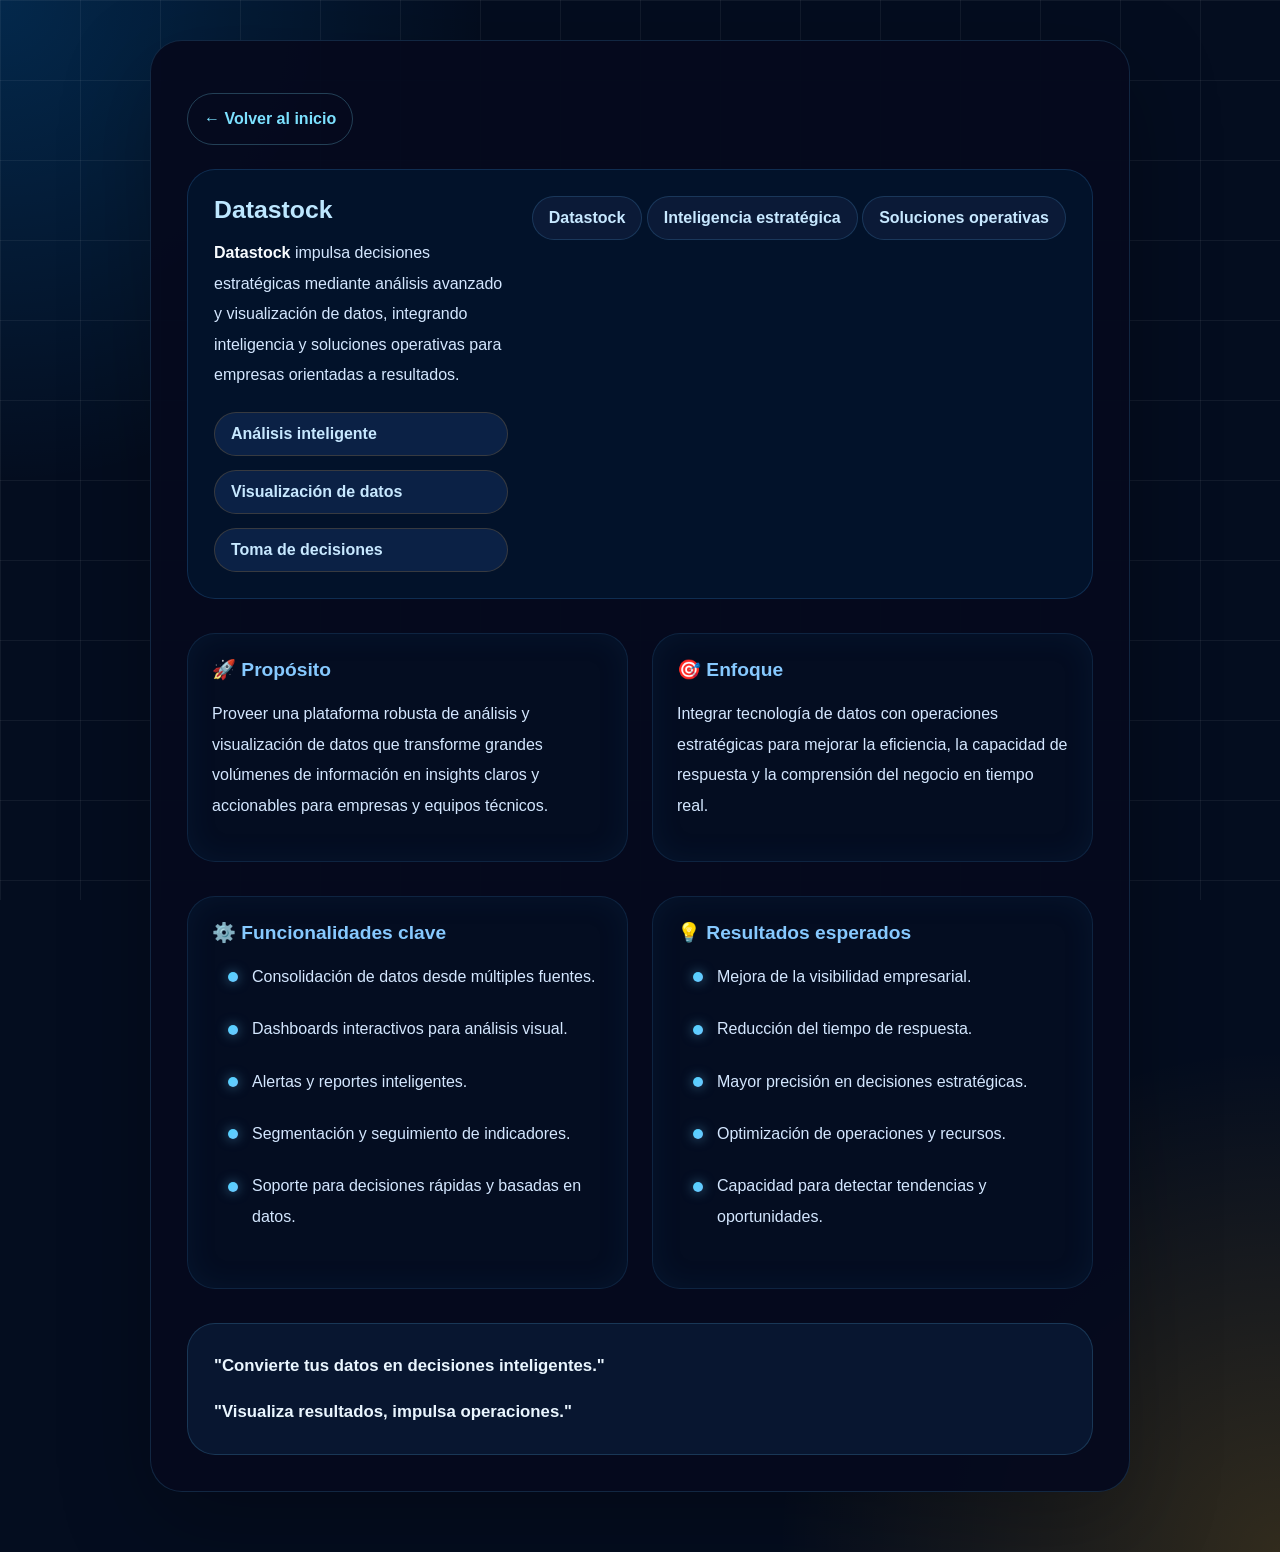
==== siguiente_dos.html @ 5f6577e7 "falta dentvision" ====
<!DOCTYPE html>
<html lang="es">
<head>
  <meta charset="UTF-8">
  <meta name="viewport" content="width=device-width, initial-scale=1.0">
  <title>Datastock</title>
  <link rel="stylesheet" href="styles.css">
  <style>
    body.datastock-page {
      margin: 0;
      min-height: 100vh;
      font-family: 'Segoe UI', Tahoma, Geneva, Verdana, sans-serif;
      background: radial-gradient(circle at top left, rgba(0, 150, 255, 0.2), transparent 24%),
                  radial-gradient(circle at bottom right, rgba(255, 180, 20, 0.18), transparent 25%),
                  #040d1f;
      color: #eaf5ff;
    }
    body.datastock-page::before {
      content: '';
      position: fixed;
      inset: 0;
      background-image: linear-gradient(90deg, rgba(255, 255, 255, 0.06) 1px, transparent 1px),
                        linear-gradient(rgba(255, 255, 255, 0.06) 1px, transparent 1px);
      background-size: 80px 80px;
      pointer-events: none;
      z-index: 0;
    }
    .content-page {
      position: relative;
      z-index: 1;
      max-width: 980px;
      margin: 40px auto 60px;
      padding: 36px;
      background: rgba(6, 10, 30, 0.96);
      border: 1px solid rgba(90, 195, 255, 0.16);
      border-radius: 32px;
      box-shadow: 0 30px 90px rgba(0, 0, 0, 0.25);
    }
    .hero-banner {
      display: grid;
      grid-template-columns: 1fr auto;
      gap: 24px;
      margin-bottom: 34px;
      padding: 26px;
      background: rgba(6, 16, 38, 0.95);
      border: 1px solid rgba(100, 160, 255, 0.18);
      border-radius: 28px;
    }
    .hero-banner h2 {
      margin: 0;
      font-size: 1.55rem;
      color: #a8dfff;
    }
    .chip {
      display: inline-flex;
      align-items: center;
      gap: 10px;
      padding: 12px 16px;
      border-radius: 999px;
      background: rgba(9, 30, 62, 0.95);
      border: 1px solid rgba(150, 190, 255, 0.16);
      color: #c7e8ff;
      font-weight: 600;
    }
    .hero-chips .chip {
      background: rgba(12, 35, 72, 0.92);
      border-color: rgba(255, 172, 45, 0.18);
    }
    .tagline {
      margin-top: 34px;
      padding: 26px;
      border-radius: 28px;
      background: rgba(8, 20, 50, 0.95);
      border: 1px solid rgba(255, 174, 45, 0.18);
      display: grid;
      gap: 14px;
    }
    .tagline p {
      margin: 0;
      font-size: 1.05rem;
    }
    .tagline strong {
      color: #eaf6ff;
    }
    @media (max-width: 820px) {
      .content-page {
        margin: 24px 16px 48px;
        padding: 28px;
      }
      .hero-banner,
      .grid-section {
        grid-template-columns: 1fr;
      }
    }
      position: relative;
      z-index: 1;
      max-width: 980px;
      margin: 40px auto 60px;
      padding: 36px;
      background: rgba(6, 12, 34, 0.96);
      border: 1px solid rgba(56, 168, 255, 0.12);
      border-radius: 32px;
      box-shadow: 0 30px 90px rgba(0, 0, 0, 0.25);
    }
    .content-page::before {
      content: '';
      position: absolute;
      inset: 0;
      border-radius: 32px;
      padding: 1px;
      background: linear-gradient(135deg, rgba(0, 194, 255, 0.2), transparent 35%, rgba(6, 220, 156, 0.18));
      -webkit-mask: linear-gradient(#fff 0 0) content-box, linear-gradient(#fff 0 0);
      -webkit-mask-composite: destination-out;
      mask-composite: exclude;
      pointer-events: none;
    }
    .back-link {
      margin-bottom: 24px;
    }
    .back-link a {
      color: #7ce1ff;
      text-decoration: none;
      font-weight: 700;
      border: 1px solid rgba(124, 225, 255, 0.25);
      padding: 10px 16px;
      border-radius: 999px;
      display: inline-flex;
      align-items: center;
      gap: 8px;
      transition: background 0.2s ease;
    }
    .back-link a:hover {
      background: rgba(124, 225, 255, 0.1);
    }
    h1 {
      margin-top: 0;
      font-size: clamp(3rem, 5vw, 4.5rem);
      letter-spacing: 0.06em;
      color: #f0fbff;
      text-transform: uppercase;
      line-height: 1;
    }
    h3 {
      color: #86c9ff;
      margin-bottom: 18px;
      font-size: 1.3rem;
      display: flex;
      align-items: center;
      gap: 12px;
    }
    p,
    li {
      color: #d4e7ff;
      line-height: 1.9;
      margin-bottom: 16px;
      font-size: 1rem;
    }
    strong {
      color: #f8fcff;
    }
    ul {
      padding-left: 1.35rem;
      margin: 0 0 20px 0;
      list-style: none;
      display: grid;
      gap: 10px;
    }
    ul li {
      position: relative;
      padding-left: 24px;
    }
    ul li::before {
      content: '';
      position: absolute;
      left: 0;
      top: 0.65em;
      width: 10px;
      height: 10px;
      border-radius: 50%;
      background: linear-gradient(135deg, #4fd3ff, #6ec6ff);
      box-shadow: 0 0 12px rgba(109, 206, 255, 0.5);
    }
    .hero-banner {
      display: grid;
      grid-template-columns: 1fr auto;
      gap: 24px;
      margin-bottom: 34px;
      padding: 26px;
      background: rgba(3, 19, 44, 0.95);
      border: 1px solid rgba(74, 167, 255, 0.18);
      border-radius: 28px;
    }
    .hero-banner h2 {
      margin: 0;
      font-size: 1.55rem;
      color: #bde7ff;
    }
    .hero-banner p {
      margin: 14px 0 0;
      max-width: 560px;
    }
    .hero-chips {
      display: grid;
      gap: 14px;
      margin-top: 22px;
    }
    .chip {
      display: inline-flex;
      align-items: center;
      gap: 10px;
      padding: 12px 16px;
      border-radius: 999px;
      background: rgba(12, 28, 56, 0.95);
      border: 1px solid rgba(95, 188, 255, 0.18);
      color: #c7e8ff;
      font-weight: 600;
    }
    .grid-section {
      display: grid;
      grid-template-columns: 1fr 1fr;
      gap: 24px;
      margin-bottom: 34px;
    }
    .panel {
      padding: 24px;
      border-radius: 28px;
      background: rgba(5, 14, 34, 0.95);
      border: 1px solid rgba(77, 175, 255, 0.14);
      box-shadow: inset 0 0 30px rgba(24, 84, 139, 0.12);
    }
    .panel h3 {
      margin-top: 0;
      font-size: 1.2rem;
    }
    .panel ul {
      padding-left: 1rem;
    }
    .panel li {
      margin-bottom: 12px;
    }
    .tagline {
      margin-top: 34px;
      padding: 26px;
      border-radius: 28px;
      background: rgba(9, 24, 50, 0.95);
      border: 1px solid rgba(102, 204, 255, 0.18);
      display: grid;
      gap: 14px;
    }
    .tagline p {
      margin: 0;
      font-size: 1.05rem;
    }
    .tagline strong {
      color: #eaf6ff;
    }
    @media (max-width: 820px) {
      .content-page {
        margin: 24px 16px 48px;
        padding: 28px;
      }
      .hero-banner,
      .grid-section {
        grid-template-columns: 1fr;
      }
    }
  </style>
</head>
<body class="datastock-page">
  <div class="content-page">
    <p class="back-link"><a href="index.html">← Volver al inicio</a></p>
    <div class="hero-banner">
      <div>
        <h2>Datastock</h2>
        <p><strong>Datastock</strong> impulsa decisiones estratégicas mediante análisis avanzado y visualización de datos, integrando inteligencia y soluciones operativas para empresas orientadas a resultados.</p>
        <div class="hero-chips">
          <span class="chip">Análisis inteligente</span>
          <span class="chip">Visualización de datos</span>
          <span class="chip">Toma de decisiones</span>
        </div>
      </div>
      <div>
        <div class="chip">Datastock</div>
        <div class="chip">Inteligencia estratégica</div>
        <div class="chip">Soluciones operativas</div>
      </div>
    </div>

    <div class="grid-section">
      <div class="panel">
        <h3>🚀 Propósito</h3>
        <p>Proveer una plataforma robusta de análisis y visualización de datos que transforme grandes volúmenes de información en insights claros y accionables para empresas y equipos técnicos.</p>
      </div>
      <div class="panel">
        <h3>🎯 Enfoque</h3>
        <p>Integrar tecnología de datos con operaciones estratégicas para mejorar la eficiencia, la capacidad de respuesta y la comprensión del negocio en tiempo real.</p>
      </div>
    </div>

    <div class="grid-section">
      <div class="panel">
        <h3>⚙️ Funcionalidades clave</h3>
        <ul>
          <li>Consolidación de datos desde múltiples fuentes.</li>
          <li>Dashboards interactivos para análisis visual.</li>
          <li>Alertas y reportes inteligentes.</li>
          <li>Segmentación y seguimiento de indicadores.</li>
          <li>Soporte para decisiones rápidas y basadas en datos.</li>
        </ul>
      </div>
      <div class="panel">
        <h3>💡 Resultados esperados</h3>
        <ul>
          <li>Mejora de la visibilidad empresarial.</li>
          <li>Reducción del tiempo de respuesta.</li>
          <li>Mayor precisión en decisiones estratégicas.</li>
          <li>Optimización de operaciones y recursos.</li>
          <li>Capacidad para detectar tendencias y oportunidades.</li>
        </ul>
      </div>
    </div>

    <div class="tagline">
      <p><strong>"Convierte tus datos en decisiones inteligentes."</strong></p>
      <p><strong>"Visualiza resultados, impulsa operaciones."</strong></p>
    </div>
  </div>
</body>
</html>
---- styles.css ----
﻿body {
  margin: 0;
  min-height: 100vh;
  font-family: 'Segoe UI', Tahoma, Geneva, Verdana, sans-serif;
  background: radial-gradient(circle at top left, rgba(30, 144, 255, 0.18), transparent 25%),
              radial-gradient(circle at top right, rgba(0, 196, 255, 0.14), transparent 20%),
              #02030b;
  color: #e6f7ff;
  overflow-x: hidden;
}

body::before {
  content: '';
  position: fixed;
  inset: 0;
  background-image: linear-gradient(90deg, rgba(3, 16, 34, 0.12) 1px, transparent 1px),
                    linear-gradient(rgba(3, 16, 34, 0.12) 1px, transparent 1px);
  background-size: 80px 80px;
  pointer-events: none;
  z-index: 0;
}

* {
  box-sizing: border-box;
}

.page {
  position: relative;
  z-index: 1;
  width: min(100%, 1200px);
  margin: 0 auto;
  padding: 28px 24px 42px;
}

.topbar {
  display: flex;
  align-items: center;
  justify-content: space-between;
  gap: 18px;
  margin-bottom: 24px;
}

.brand {
  display: flex;
  align-items: center;
  gap: 14px;
}

.brand-logo {
  width: 60px;
  height: 60px;
  padding: 10px;
  border-radius: 18px;
  background: rgba(0, 163, 97, 0.15);
  border: 1px solid rgba(0, 163, 97, 0.28);
  display: grid;
  place-items: center;
}

.brand-logo img {
  width: 100%;
  height: auto;
  display: block;
  border-radius: 14px;
}

.brand-text {
  display: grid;
  gap: 4px;
}

.brand-text strong {
  font-size: 1rem;
  letter-spacing: 0.22em;
  text-transform: uppercase;
  color: #dbeef0;
}

.brand-text span {
  color: #83d6d2;
  font-size: 0.88rem;
}

.top-label {
  color: #8ac8ff;
  font-size: 0.95rem;
  letter-spacing: 0.3em;
  text-transform: uppercase;
}

.hero {
  display: grid;
  grid-template-columns: 1.55fr 0.95fr;
  gap: 24px;
  align-items: start;
  padding: 32px;
  border: 1px solid rgba(0, 136, 255, 0.18);
  border-radius: 32px;
  background: rgba(10, 18, 43, 0.92);
  box-shadow: 0 30px 70px rgba(0, 0, 0, 0.35);
}

.hero-left {
  display: grid;
  gap: 16px;
}

.badge {
  margin: 0;
  font-size: 0.85rem;
  letter-spacing: 0.3em;
  text-transform: uppercase;
  color: #61ccff;
}

.hero h1 {
  margin: 0;
  font-size: clamp(3rem, 5vw, 5.4rem);
  line-height: 0.95;
  color: #e6f7ff;
  letter-spacing: 0.04em;
  text-transform: uppercase;
}

.hero-text {
  margin: 0;
  max-width: 640px;
  font-size: 1.05rem;
  line-height: 1.75;
  color: #d9f0ff;
}

.hero-meta {
  display: grid;
  grid-template-columns: repeat(3, minmax(0, 1fr));
  gap: 14px;
}

.meta-card {
  padding: 16px 18px;
  border-radius: 20px;
  background: rgba(11, 35, 65, 0.9);
  border: 1px solid rgba(84, 198, 255, 0.16);
}

.meta-card span {
  display: inline-flex;
  align-items: center;
  justify-content: center;
  width: 34px;
  height: 34px;
  border-radius: 50%;
  background: rgba(64, 178, 255, 0.18);
  color: #9ce6ff;
  font-weight: 700;
  margin-bottom: 10px;
}

.meta-card p {
  margin: 0;
  color: #c7e8ff;
  font-size: 0.95rem;
  line-height: 1.6;
}

.hero-right {
  display: flex;
  justify-content: flex-end;
}

.visual-card {
  width: 100%;
  min-height: 320px;
  border-radius: 32px;
  background: linear-gradient(180deg, rgba(11, 20, 42, 0.98), rgba(5, 12, 29, 0.95));
  border: 1px solid rgba(58, 160, 255, 0.18);
  padding: 24px;
  display: grid;
  gap: 18px;
  box-shadow: inset 0 0 30px rgba(27, 122, 202, 0.08);
}

.visual-heading {
  color: #9edcff;
  letter-spacing: 0.18em;
  text-transform: uppercase;
  font-size: 0.95rem;
}

.visual-grid {
  display: grid;
  grid-template-columns: repeat(3, 1fr);
  gap: 14px;
}

.visual-item {
  min-height: 90px;
  border-radius: 22px;
  background: rgba(12, 26, 55, 0.95);
  border: 1px solid rgba(84, 196, 255, 0.18);
  box-shadow: inset 0 0 18px rgba(63, 175, 247, 0.08);
  position: relative;
  display: grid;
  place-items: center;
  padding: 10px;
  text-align: center;
}

.visual-item p {
  margin: 0;
  color: #c7e8ff;
  font-size: 0.95rem;
  line-height: 1.4;
  font-weight: 600;
}

.visual-item::before {
  content: '';
  position: absolute;
  inset: 18px;
  border-radius: 16px;
  background: radial-gradient(circle, rgba(65, 170, 255, 0.15), transparent 60%);
}

.projects-section {
  margin-top: 38px;
}

.section-title {
  position: relative;
  margin-bottom: 22px;
  color: #9ccfff;
  font-size: 0.95rem;
  letter-spacing: 0.32em;
  text-transform: uppercase;
}

.section-title::before,
.section-title::after {
  content: '';
  position: absolute;
  top: 50%;
  width: 120px;
  height: 1px;
  background: rgba(97, 205, 255, 0.22);
}

.section-title::before {
  left: -140px;
}

.section-title::after {
  right: -140px;
}

.project-grid {
  display: grid;
  grid-template-columns: repeat(3, minmax(260px, 1fr));
  gap: 24px;
}

.project-card {
  padding: 26px;
  border-radius: 28px;
  background: rgba(7, 13, 32, 0.92);
  border: 1px solid rgba(58, 155, 255, 0.16);
  box-shadow: 0 18px 40px rgba(0, 0, 0, 0.24);
  display: grid;
  gap: 18px;
}

.project-icon {
  width: 80px;
  height: 80px;
  padding: 0;
  border-radius: 0;
  background: transparent;
  border: none;
  display: grid;
  place-items: center;
}

.project-icon svg,
.project-icon img,
.project-icon-image {
  width: 72px;
  height: 72px;
  object-fit: contain;
}

.project-number {
  display: inline-flex;
  align-items: center;
  justify-content: center;
  width: fit-content;
    padding: 8px 14px;
    border-radius: 999px;
    background: rgba(68, 183, 255, 0.12);
    color: #9fdcff;
    font-size: 0.78rem;
    text-transform: uppercase;
    letter-spacing: 0.18em;
  }

  .project-title {
    margin: 0;
    color: #f0fbff;
    font-size: 1.42rem;
  line-height: 1.8;
}

.project-button {
  display: inline-flex;
  align-items: center;
  justify-content: center;
  padding: 14px 22px;
  border-radius: 999px;
  border: 1px solid rgba(75, 178, 255, 0.35);
  background: linear-gradient(135deg, rgba(16, 56, 106, 0.98), rgba(15, 34, 70, 0.9));
  color: #e8f8ff;
  font-weight: 700;
  text-decoration: none;
  transition: background 0.2s ease, transform 0.2s ease, box-shadow 0.2s ease;
}

.project-button:hover {
  background: rgba(30, 94, 166, 0.98);
  transform: translateY(-1px);
  box-shadow: 0 12px 30px rgba(25, 113, 198, 0.24);
}

.bottom-section {
  margin-top: 40px;
  display: grid;
  grid-template-columns: repeat(3, minmax(240px, 1fr));
  gap: 20px;
}

.bottom-card {
  padding: 24px;
  border-radius: 24px;
  background: rgba(8, 14, 36, 0.92);
  border: 1px solid rgba(58, 140, 255, 0.16);
  box-shadow: 0 16px 35px rgba(0, 0, 0, 0.18);
  display: grid;
  gap: 12px;
}

.bottom-card h2 {
  margin: 0;
  color: #92d3ff;
  font-size: 1.15rem;
  text-transform: uppercase;
  letter-spacing: 0.24em;
}

.bottom-card p {
  margin: 0;
  color: #c8e5ff;
  line-height: 1.75;
}

@media (max-width: 992px) {
  .page {
    padding: 24px 20px 32px;
  }

  .topbar,
  .hero-meta,
  .project-grid,
  .bottom-section,
  .visual-grid {
    grid-template-columns: 1fr;
  }

  .topbar {
    flex-wrap: wrap;
    align-items: flex-start;
    padding-bottom: 12px;
  }

  .brand,
  .top-label {
    width: 100%;
  }

  .hero {
    padding: 24px;
  }

  .hero-right {
    justify-content: center;
  }

  .visual-card {
    min-height: 260px;
  }

  .project-card,
  .bottom-card,
  .meta-card,
  .project-button {
    width: 100%;
  }
}

@media (max-width: 680px) {
  .page {
    padding: 18px 14px 28px;
  }

  .topbar {
    gap: 12px;
  }

  .hero {
    gap: 18px;
  }

  .hero h1 {
    font-size: clamp(2.4rem, 8vw, 3.4rem);
  }

  .hero-text,
  .project-description,
  .bottom-card p,
  .meta-card p {
    font-size: 0.95rem;
  }

  .visual-card {
    min-height: 220px;
  }

  .project-card {
    padding: 20px;
  }

  .project-icon {
    width: 76px;
    height: 76px;
  }

  .project-icon svg,
  .project-icon img,
  .project-icon-image {
    width: 66px;
    height: 66px;
  }

  .project-button {
    padding: 14px 18px;
  }

  .section-title::before,
  .section-title::after {
    width: 80px;
  }

  .bottom-section {
    gap: 16px;
  }
}
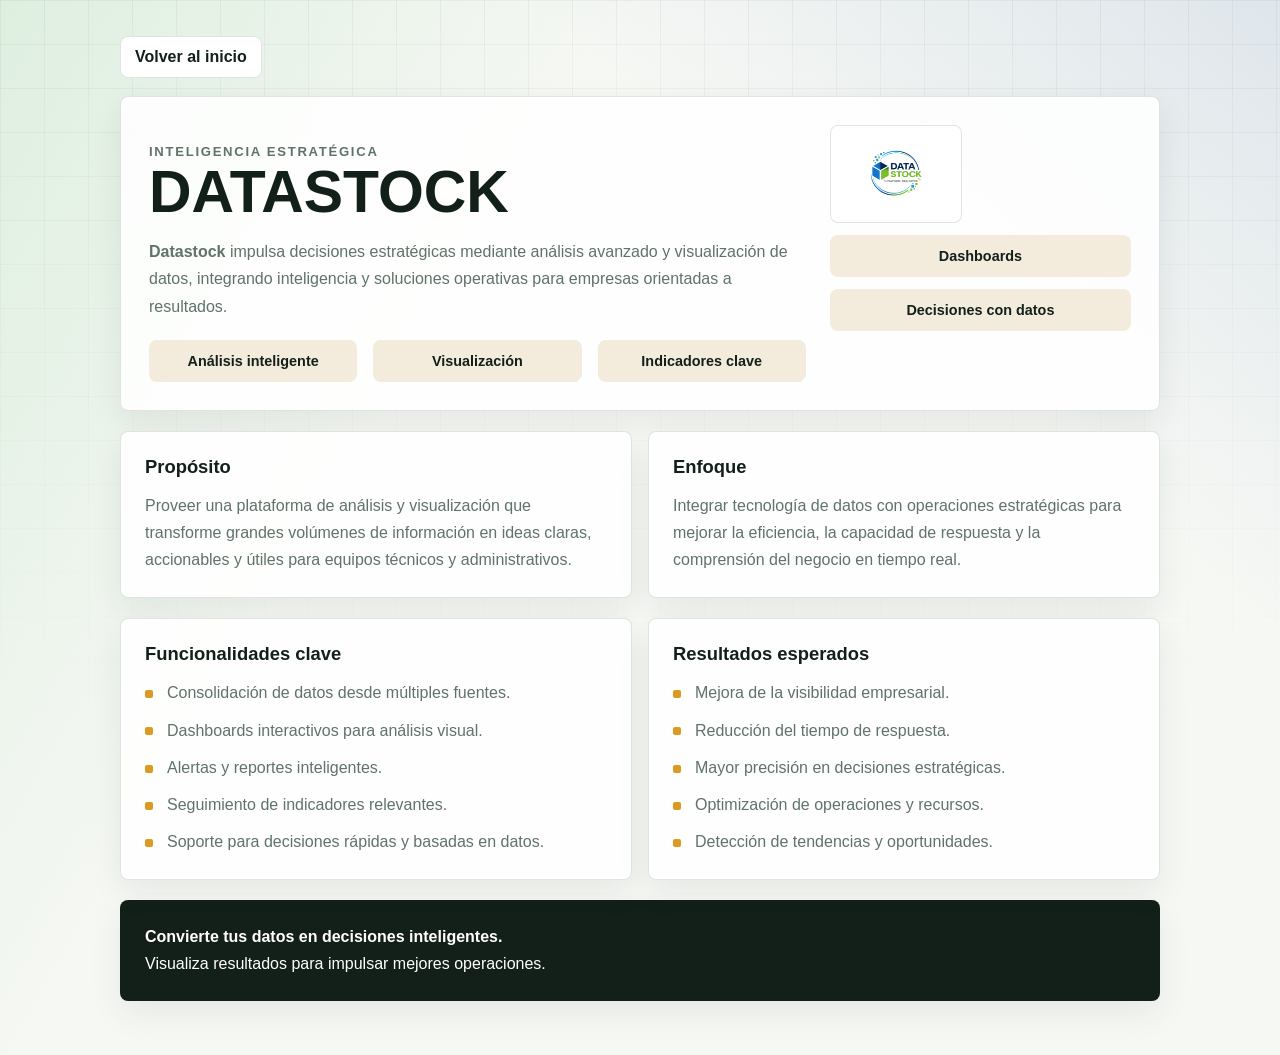
==== commit 0d23968b: "mejorando" ====
--- a/siguiente_dos.html
+++ b/siguiente_dos.html
@@ -5,325 +5,67 @@
   <meta name="viewport" content="width=device-width, initial-scale=1.0">
   <title>Datastock</title>
   <link rel="stylesheet" href="styles.css">
-  <style>
-    body.datastock-page {
-      margin: 0;
-      min-height: 100vh;
-      font-family: 'Segoe UI', Tahoma, Geneva, Verdana, sans-serif;
-      background: radial-gradient(circle at top left, rgba(0, 150, 255, 0.2), transparent 24%),
-                  radial-gradient(circle at bottom right, rgba(255, 180, 20, 0.18), transparent 25%),
-                  #040d1f;
-      color: #eaf5ff;
-    }
-    body.datastock-page::before {
-      content: '';
-      position: fixed;
-      inset: 0;
-      background-image: linear-gradient(90deg, rgba(255, 255, 255, 0.06) 1px, transparent 1px),
-                        linear-gradient(rgba(255, 255, 255, 0.06) 1px, transparent 1px);
-      background-size: 80px 80px;
-      pointer-events: none;
-      z-index: 0;
-    }
-    .content-page {
-      position: relative;
-      z-index: 1;
-      max-width: 980px;
-      margin: 40px auto 60px;
-      padding: 36px;
-      background: rgba(6, 10, 30, 0.96);
-      border: 1px solid rgba(90, 195, 255, 0.16);
-      border-radius: 32px;
-      box-shadow: 0 30px 90px rgba(0, 0, 0, 0.25);
-    }
-    .hero-banner {
-      display: grid;
-      grid-template-columns: 1fr auto;
-      gap: 24px;
-      margin-bottom: 34px;
-      padding: 26px;
-      background: rgba(6, 16, 38, 0.95);
-      border: 1px solid rgba(100, 160, 255, 0.18);
-      border-radius: 28px;
-    }
-    .hero-banner h2 {
-      margin: 0;
-      font-size: 1.55rem;
-      color: #a8dfff;
-    }
-    .chip {
-      display: inline-flex;
-      align-items: center;
-      gap: 10px;
-      padding: 12px 16px;
-      border-radius: 999px;
-      background: rgba(9, 30, 62, 0.95);
-      border: 1px solid rgba(150, 190, 255, 0.16);
-      color: #c7e8ff;
-      font-weight: 600;
-    }
-    .hero-chips .chip {
-      background: rgba(12, 35, 72, 0.92);
-      border-color: rgba(255, 172, 45, 0.18);
-    }
-    .tagline {
-      margin-top: 34px;
-      padding: 26px;
-      border-radius: 28px;
-      background: rgba(8, 20, 50, 0.95);
-      border: 1px solid rgba(255, 174, 45, 0.18);
-      display: grid;
-      gap: 14px;
-    }
-    .tagline p {
-      margin: 0;
-      font-size: 1.05rem;
-    }
-    .tagline strong {
-      color: #eaf6ff;
-    }
-    @media (max-width: 820px) {
-      .content-page {
-        margin: 24px 16px 48px;
-        padding: 28px;
-      }
-      .hero-banner,
-      .grid-section {
-        grid-template-columns: 1fr;
-      }
-    }
-      position: relative;
-      z-index: 1;
-      max-width: 980px;
-      margin: 40px auto 60px;
-      padding: 36px;
-      background: rgba(6, 12, 34, 0.96);
-      border: 1px solid rgba(56, 168, 255, 0.12);
-      border-radius: 32px;
-      box-shadow: 0 30px 90px rgba(0, 0, 0, 0.25);
-    }
-    .content-page::before {
-      content: '';
-      position: absolute;
-      inset: 0;
-      border-radius: 32px;
-      padding: 1px;
-      background: linear-gradient(135deg, rgba(0, 194, 255, 0.2), transparent 35%, rgba(6, 220, 156, 0.18));
-      -webkit-mask: linear-gradient(#fff 0 0) content-box, linear-gradient(#fff 0 0);
-      -webkit-mask-composite: destination-out;
-      mask-composite: exclude;
-      pointer-events: none;
-    }
-    .back-link {
-      margin-bottom: 24px;
-    }
-    .back-link a {
-      color: #7ce1ff;
-      text-decoration: none;
-      font-weight: 700;
-      border: 1px solid rgba(124, 225, 255, 0.25);
-      padding: 10px 16px;
-      border-radius: 999px;
-      display: inline-flex;
-      align-items: center;
-      gap: 8px;
-      transition: background 0.2s ease;
-    }
-    .back-link a:hover {
-      background: rgba(124, 225, 255, 0.1);
-    }
-    h1 {
-      margin-top: 0;
-      font-size: clamp(3rem, 5vw, 4.5rem);
-      letter-spacing: 0.06em;
-      color: #f0fbff;
-      text-transform: uppercase;
-      line-height: 1;
-    }
-    h3 {
-      color: #86c9ff;
-      margin-bottom: 18px;
-      font-size: 1.3rem;
-      display: flex;
-      align-items: center;
-      gap: 12px;
-    }
-    p,
-    li {
-      color: #d4e7ff;
-      line-height: 1.9;
-      margin-bottom: 16px;
-      font-size: 1rem;
-    }
-    strong {
-      color: #f8fcff;
-    }
-    ul {
-      padding-left: 1.35rem;
-      margin: 0 0 20px 0;
-      list-style: none;
-      display: grid;
-      gap: 10px;
-    }
-    ul li {
-      position: relative;
-      padding-left: 24px;
-    }
-    ul li::before {
-      content: '';
-      position: absolute;
-      left: 0;
-      top: 0.65em;
-      width: 10px;
-      height: 10px;
-      border-radius: 50%;
-      background: linear-gradient(135deg, #4fd3ff, #6ec6ff);
-      box-shadow: 0 0 12px rgba(109, 206, 255, 0.5);
-    }
-    .hero-banner {
-      display: grid;
-      grid-template-columns: 1fr auto;
-      gap: 24px;
-      margin-bottom: 34px;
-      padding: 26px;
-      background: rgba(3, 19, 44, 0.95);
-      border: 1px solid rgba(74, 167, 255, 0.18);
-      border-radius: 28px;
-    }
-    .hero-banner h2 {
-      margin: 0;
-      font-size: 1.55rem;
-      color: #bde7ff;
-    }
-    .hero-banner p {
-      margin: 14px 0 0;
-      max-width: 560px;
-    }
-    .hero-chips {
-      display: grid;
-      gap: 14px;
-      margin-top: 22px;
-    }
-    .chip {
-      display: inline-flex;
-      align-items: center;
-      gap: 10px;
-      padding: 12px 16px;
-      border-radius: 999px;
-      background: rgba(12, 28, 56, 0.95);
-      border: 1px solid rgba(95, 188, 255, 0.18);
-      color: #c7e8ff;
-      font-weight: 600;
-    }
-    .grid-section {
-      display: grid;
-      grid-template-columns: 1fr 1fr;
-      gap: 24px;
-      margin-bottom: 34px;
-    }
-    .panel {
-      padding: 24px;
-      border-radius: 28px;
-      background: rgba(5, 14, 34, 0.95);
-      border: 1px solid rgba(77, 175, 255, 0.14);
-      box-shadow: inset 0 0 30px rgba(24, 84, 139, 0.12);
-    }
-    .panel h3 {
-      margin-top: 0;
-      font-size: 1.2rem;
-    }
-    .panel ul {
-      padding-left: 1rem;
-    }
-    .panel li {
-      margin-bottom: 12px;
-    }
-    .tagline {
-      margin-top: 34px;
-      padding: 26px;
-      border-radius: 28px;
-      background: rgba(9, 24, 50, 0.95);
-      border: 1px solid rgba(102, 204, 255, 0.18);
-      display: grid;
-      gap: 14px;
-    }
-    .tagline p {
-      margin: 0;
-      font-size: 1.05rem;
-    }
-    .tagline strong {
-      color: #eaf6ff;
-    }
-    @media (max-width: 820px) {
-      .content-page {
-        margin: 24px 16px 48px;
-        padding: 28px;
-      }
-      .hero-banner,
-      .grid-section {
-        grid-template-columns: 1fr;
-      }
-    }
-  </style>
 </head>
 <body class="datastock-page">
-  <div class="content-page">
-    <p class="back-link"><a href="index.html">← Volver al inicio</a></p>
-    <div class="hero-banner">
+  <main class="content-page">
+    <p class="back-link"><a href="index.html">Volver al inicio</a></p>
+
+    <section class="hero-banner">
       <div>
-        <h2>Datastock</h2>
+        <p class="eyebrow">Inteligencia estratégica</p>
+        <h1>Datastock</h1>
         <p><strong>Datastock</strong> impulsa decisiones estratégicas mediante análisis avanzado y visualización de datos, integrando inteligencia y soluciones operativas para empresas orientadas a resultados.</p>
         <div class="hero-chips">
           <span class="chip">Análisis inteligente</span>
-          <span class="chip">Visualización de datos</span>
-          <span class="chip">Toma de decisiones</span>
+          <span class="chip">Visualización</span>
+          <span class="chip">Indicadores clave</span>
         </div>
       </div>
-      <div>
-        <div class="chip">Datastock</div>
-        <div class="chip">Inteligencia estratégica</div>
-        <div class="chip">Soluciones operativas</div>
+      <div class="side-stack">
+        <img src="logo de data stock.png" alt="Logo Datastock" class="project-logo-large">
+        <span class="chip">Dashboards</span>
+        <span class="chip">Decisiones con datos</span>
       </div>
-    </div>
+    </section>
 
-    <div class="grid-section">
+    <section class="grid-section">
       <div class="panel">
-        <h3>🚀 Propósito</h3>
-        <p>Proveer una plataforma robusta de análisis y visualización de datos que transforme grandes volúmenes de información en insights claros y accionables para empresas y equipos técnicos.</p>
+        <h3>Propósito</h3>
+        <p>Proveer una plataforma de análisis y visualización que transforme grandes volúmenes de información en ideas claras, accionables y útiles para equipos técnicos y administrativos.</p>
       </div>
       <div class="panel">
-        <h3>🎯 Enfoque</h3>
+        <h3>Enfoque</h3>
         <p>Integrar tecnología de datos con operaciones estratégicas para mejorar la eficiencia, la capacidad de respuesta y la comprensión del negocio en tiempo real.</p>
       </div>
-    </div>
+    </section>
 
-    <div class="grid-section">
+    <section class="grid-section">
       <div class="panel">
-        <h3>⚙️ Funcionalidades clave</h3>
+        <h3>Funcionalidades clave</h3>
         <ul>
           <li>Consolidación de datos desde múltiples fuentes.</li>
           <li>Dashboards interactivos para análisis visual.</li>
           <li>Alertas y reportes inteligentes.</li>
-          <li>Segmentación y seguimiento de indicadores.</li>
+          <li>Seguimiento de indicadores relevantes.</li>
           <li>Soporte para decisiones rápidas y basadas en datos.</li>
         </ul>
       </div>
       <div class="panel">
-        <h3>💡 Resultados esperados</h3>
+        <h3>Resultados esperados</h3>
         <ul>
           <li>Mejora de la visibilidad empresarial.</li>
           <li>Reducción del tiempo de respuesta.</li>
           <li>Mayor precisión en decisiones estratégicas.</li>
           <li>Optimización de operaciones y recursos.</li>
-          <li>Capacidad para detectar tendencias y oportunidades.</li>
+          <li>Detección de tendencias y oportunidades.</li>
         </ul>
       </div>
-    </div>
+    </section>
 
-    <div class="tagline">
-      <p><strong>"Convierte tus datos en decisiones inteligentes."</strong></p>
-      <p><strong>"Visualiza resultados, impulsa operaciones."</strong></p>
-    </div>
-  </div>
+    <section class="tagline">
+      <p><strong>Convierte tus datos en decisiones inteligentes.</strong></p>
+      <p>Visualiza resultados para impulsar mejores operaciones.</p>
+    </section>
+  </main>
 </body>
 </html>
--- a/styles.css
+++ b/styles.css
@@ -1,35 +1,58 @@
-﻿body {
+:root {
+  color-scheme: light;
+  --ink: #13201a;
+  --muted: #60726a;
+  --paper: #f6f8f4;
+  --panel: #ffffff;
+  --soft: #eaf1e9;
+  --sena: #2fab4b;
+  --teal: #007d7a;
+  --blue: #2454a6;
+  --gold: #d99b22;
+  --line: rgba(19, 32, 26, 0.12);
+  --shadow: 0 18px 48px rgba(24, 45, 36, 0.12);
+}
+
+* {
+  box-sizing: border-box;
+}
+
+html {
+  scroll-behavior: smooth;
+}
+
+body {
   margin: 0;
   min-height: 100vh;
-  font-family: 'Segoe UI', Tahoma, Geneva, Verdana, sans-serif;
-  background: radial-gradient(circle at top left, rgba(30, 144, 255, 0.18), transparent 25%),
-              radial-gradient(circle at top right, rgba(0, 196, 255, 0.14), transparent 20%),
-              #02030b;
-  color: #e6f7ff;
+  font-family: "Segoe UI", Arial, sans-serif;
+  background:
+    linear-gradient(120deg, rgba(47, 171, 75, 0.12), transparent 34%),
+    linear-gradient(220deg, rgba(36, 84, 166, 0.11), transparent 30%),
+    var(--paper);
+  color: var(--ink);
   overflow-x: hidden;
 }
 
 body::before {
-  content: '';
+  content: "";
   position: fixed;
   inset: 0;
-  background-image: linear-gradient(90deg, rgba(3, 16, 34, 0.12) 1px, transparent 1px),
-                    linear-gradient(rgba(3, 16, 34, 0.12) 1px, transparent 1px);
-  background-size: 80px 80px;
-  pointer-events: none;
-  z-index: 0;
-}
-
-* {
-  box-sizing: border-box;
+  z-index: -1;
+  background-image:
+    linear-gradient(rgba(19, 32, 26, 0.045) 1px, transparent 1px),
+    linear-gradient(90deg, rgba(19, 32, 26, 0.045) 1px, transparent 1px);
+  background-size: 44px 44px;
+  mask-image: linear-gradient(to bottom, #000, transparent 82%);
+}
+
+a {
+  color: inherit;
 }
 
 .page {
-  position: relative;
-  z-index: 1;
-  width: min(100%, 1200px);
+  width: min(100%, 1180px);
   margin: 0 auto;
-  padding: 28px 24px 42px;
+  padding: 24px 22px 44px;
 }
 
 .topbar {
@@ -37,427 +60,507 @@
   align-items: center;
   justify-content: space-between;
   gap: 18px;
-  margin-bottom: 24px;
-}
-
-.brand {
+  padding: 12px 0 22px;
+}
+
+.brand,
+.brand-logo,
+.project-icon,
+.back-link a {
   display: flex;
   align-items: center;
+}
+
+.brand {
   gap: 14px;
 }
 
 .brand-logo {
-  width: 60px;
-  height: 60px;
-  padding: 10px;
-  border-radius: 18px;
-  background: rgba(0, 163, 97, 0.15);
-  border: 1px solid rgba(0, 163, 97, 0.28);
-  display: grid;
-  place-items: center;
+  width: 56px;
+  height: 56px;
+  justify-content: center;
+  padding: 8px;
+  border: 1px solid var(--line);
+  border-radius: 8px;
+  background: var(--panel);
+  box-shadow: 0 12px 26px rgba(47, 171, 75, 0.12);
 }
 
 .brand-logo img {
   width: 100%;
-  height: auto;
-  display: block;
+  height: 100%;
+  object-fit: contain;
+}
+
+.brand-text {
+  display: grid;
+  gap: 2px;
+}
+
+.brand-text strong {
+  font-size: 0.98rem;
+  letter-spacing: 0.18em;
+}
+
+.brand-text span,
+.top-label,
+.eyebrow,
+.project-number {
+  color: var(--muted);
+  font-size: 0.82rem;
+  letter-spacing: 0.13em;
+  text-transform: uppercase;
+}
+
+.top-label {
+  padding: 10px 14px;
+  border: 1px solid var(--line);
+  border-radius: 8px;
+  background: rgba(255, 255, 255, 0.64);
+}
+
+.hero {
+  display: grid;
+  grid-template-columns: minmax(0, 1.35fr) minmax(300px, 0.75fr);
+  gap: 28px;
+  align-items: stretch;
+  padding: 34px;
+  border: 1px solid var(--line);
   border-radius: 14px;
-}
-
-.brand-text {
-  display: grid;
-  gap: 4px;
-}
-
-.brand-text strong {
-  font-size: 1rem;
-  letter-spacing: 0.22em;
+  background:
+    linear-gradient(135deg, rgba(255, 255, 255, 0.95), rgba(238, 246, 240, 0.92)),
+    var(--panel);
+  box-shadow: var(--shadow);
+}
+
+.hero-left {
+  display: grid;
+  align-content: center;
+  gap: 18px;
+}
+
+.badge,
+.eyebrow {
+  margin: 0;
+  color: var(--teal);
+  font-weight: 800;
+}
+
+.hero h1 {
+  max-width: 820px;
+  margin: 0;
+  font-size: clamp(2.45rem, 5.2vw, 5.15rem);
+  line-height: 0.98;
+  letter-spacing: 0;
   text-transform: uppercase;
-  color: #dbeef0;
-}
-
-.brand-text span {
-  color: #83d6d2;
-  font-size: 0.88rem;
-}
-
-.top-label {
-  color: #8ac8ff;
-  font-size: 0.95rem;
-  letter-spacing: 0.3em;
-  text-transform: uppercase;
-}
-
-.hero {
-  display: grid;
-  grid-template-columns: 1.55fr 0.95fr;
-  gap: 24px;
-  align-items: start;
-  padding: 32px;
-  border: 1px solid rgba(0, 136, 255, 0.18);
-  border-radius: 32px;
-  background: rgba(10, 18, 43, 0.92);
-  box-shadow: 0 30px 70px rgba(0, 0, 0, 0.35);
-}
-
-.hero-left {
+}
+
+.hero-text {
+  max-width: 680px;
+  margin: 0;
+  color: #344940;
+  font-size: 1.08rem;
+  line-height: 1.72;
+}
+
+.hero-meta,
+.project-grid,
+.bottom-section,
+.grid-section,
+.hero-chips {
   display: grid;
   gap: 16px;
 }
 
-.badge {
-  margin: 0;
-  font-size: 0.85rem;
-  letter-spacing: 0.3em;
-  text-transform: uppercase;
-  color: #61ccff;
-}
-
-.hero h1 {
-  margin: 0;
-  font-size: clamp(3rem, 5vw, 5.4rem);
-  line-height: 0.95;
-  color: #e6f7ff;
-  letter-spacing: 0.04em;
-  text-transform: uppercase;
-}
-
-.hero-text {
-  margin: 0;
-  max-width: 640px;
-  font-size: 1.05rem;
-  line-height: 1.75;
-  color: #d9f0ff;
-}
-
 .hero-meta {
-  display: grid;
   grid-template-columns: repeat(3, minmax(0, 1fr));
-  gap: 14px;
+  margin-top: 8px;
+}
+
+.meta-card,
+.bottom-card,
+.project-card,
+.panel,
+.tagline,
+.hero-banner,
+.visual-card {
+  border: 1px solid var(--line);
+  border-radius: 8px;
+  background: rgba(255, 255, 255, 0.86);
+  box-shadow: 0 12px 32px rgba(24, 45, 36, 0.08);
 }
 
 .meta-card {
-  padding: 16px 18px;
-  border-radius: 20px;
-  background: rgba(11, 35, 65, 0.9);
-  border: 1px solid rgba(84, 198, 255, 0.16);
+  padding: 16px;
 }
 
 .meta-card span {
-  display: inline-flex;
-  align-items: center;
-  justify-content: center;
+  display: inline-grid;
+  place-items: center;
   width: 34px;
   height: 34px;
-  border-radius: 50%;
-  background: rgba(64, 178, 255, 0.18);
-  color: #9ce6ff;
-  font-weight: 700;
-  margin-bottom: 10px;
-}
-
-.meta-card p {
-  margin: 0;
-  color: #c7e8ff;
-  font-size: 0.95rem;
-  line-height: 1.6;
+  margin-bottom: 12px;
+  border-radius: 8px;
+  background: var(--ink);
+  color: white;
+  font-weight: 800;
+}
+
+.meta-card p,
+.bottom-card p,
+.project-description,
+.panel p,
+.panel li,
+.hero-banner p,
+.tagline p {
+  margin: 0;
+  color: var(--muted);
+  line-height: 1.7;
 }
 
 .hero-right {
-  display: flex;
-  justify-content: flex-end;
+  display: grid;
 }
 
 .visual-card {
-  width: 100%;
-  min-height: 320px;
-  border-radius: 32px;
-  background: linear-gradient(180deg, rgba(11, 20, 42, 0.98), rgba(5, 12, 29, 0.95));
-  border: 1px solid rgba(58, 160, 255, 0.18);
+  min-height: 100%;
   padding: 24px;
-  display: grid;
-  gap: 18px;
-  box-shadow: inset 0 0 30px rgba(27, 122, 202, 0.08);
+  background:
+    linear-gradient(160deg, rgba(19, 32, 26, 0.96), rgba(0, 125, 122, 0.88)),
+    var(--ink);
+  color: white;
+  box-shadow: 0 22px 52px rgba(19, 32, 26, 0.24);
 }
 
 .visual-heading {
-  color: #9edcff;
-  letter-spacing: 0.18em;
+  margin-bottom: 20px;
+  color: rgba(255, 255, 255, 0.78);
+  font-size: 0.83rem;
+  font-weight: 800;
+  letter-spacing: 0.14em;
   text-transform: uppercase;
-  font-size: 0.95rem;
 }
 
 .visual-grid {
   display: grid;
-  grid-template-columns: repeat(3, 1fr);
-  gap: 14px;
+  grid-template-columns: repeat(2, minmax(0, 1fr));
+  gap: 12px;
 }
 
 .visual-item {
-  min-height: 90px;
-  border-radius: 22px;
-  background: rgba(12, 26, 55, 0.95);
-  border: 1px solid rgba(84, 196, 255, 0.18);
-  box-shadow: inset 0 0 18px rgba(63, 175, 247, 0.08);
-  position: relative;
-  display: grid;
-  place-items: center;
+  min-height: 88px;
+  display: grid;
+  place-items: end start;
+  padding: 14px;
+  border: 1px solid rgba(255, 255, 255, 0.18);
+  border-radius: 8px;
+  background: rgba(255, 255, 255, 0.08);
+}
+
+.visual-item p {
+  margin: 0;
+  color: white;
+  font-weight: 750;
+}
+
+.projects-section,
+.bottom-section,
+.content-page {
+  margin-top: 36px;
+}
+
+.section-title {
+  margin-bottom: 18px;
+  color: var(--ink);
+  font-size: 0.9rem;
+  font-weight: 850;
+  letter-spacing: 0.14em;
+  text-transform: uppercase;
+}
+
+.project-grid {
+  grid-template-columns: repeat(3, minmax(0, 1fr));
+}
+
+.project-card {
+  min-height: 100%;
+  padding: 24px;
+  transition: transform 0.2s ease, box-shadow 0.2s ease, border-color 0.2s ease;
+}
+
+.project-card:hover {
+  transform: translateY(-4px);
+  border-color: rgba(47, 171, 75, 0.34);
+  box-shadow: 0 24px 54px rgba(24, 45, 36, 0.14);
+}
+
+.project-icon {
+  width: 72px;
+  height: 72px;
+  justify-content: center;
+  margin-bottom: 8px;
   padding: 10px;
-  text-align: center;
-}
-
-.visual-item p {
-  margin: 0;
-  color: #c7e8ff;
-  font-size: 0.95rem;
-  line-height: 1.4;
-  font-weight: 600;
-}
-
-.visual-item::before {
-  content: '';
-  position: absolute;
-  inset: 18px;
-  border-radius: 16px;
-  background: radial-gradient(circle, rgba(65, 170, 255, 0.15), transparent 60%);
-}
-
-.projects-section {
-  margin-top: 38px;
-}
-
-.section-title {
-  position: relative;
-  margin-bottom: 22px;
-  color: #9ccfff;
-  font-size: 0.95rem;
-  letter-spacing: 0.32em;
-  text-transform: uppercase;
-}
-
-.section-title::before,
-.section-title::after {
-  content: '';
-  position: absolute;
-  top: 50%;
-  width: 120px;
-  height: 1px;
-  background: rgba(97, 205, 255, 0.22);
-}
-
-.section-title::before {
-  left: -140px;
-}
-
-.section-title::after {
-  right: -140px;
-}
-
-.project-grid {
-  display: grid;
-  grid-template-columns: repeat(3, minmax(260px, 1fr));
-  gap: 24px;
-}
-
-.project-card {
-  padding: 26px;
-  border-radius: 28px;
-  background: rgba(7, 13, 32, 0.92);
-  border: 1px solid rgba(58, 155, 255, 0.16);
-  box-shadow: 0 18px 40px rgba(0, 0, 0, 0.24);
-  display: grid;
-  gap: 18px;
-}
-
-.project-icon {
-  width: 80px;
-  height: 80px;
-  padding: 0;
-  border-radius: 0;
-  background: transparent;
-  border: none;
-  display: grid;
-  place-items: center;
+  border-radius: 8px;
+  background: var(--soft);
 }
 
 .project-icon svg,
 .project-icon img,
 .project-icon-image {
-  width: 72px;
-  height: 72px;
+  width: 100%;
+  height: 100%;
   object-fit: contain;
 }
 
 .project-number {
-  display: inline-flex;
-  align-items: center;
-  justify-content: center;
-  width: fit-content;
-    padding: 8px 14px;
-    border-radius: 999px;
-    background: rgba(68, 183, 255, 0.12);
-    color: #9fdcff;
-    font-size: 0.78rem;
-    text-transform: uppercase;
-    letter-spacing: 0.18em;
-  }
-
-  .project-title {
-    margin: 0;
-    color: #f0fbff;
-    font-size: 1.42rem;
-  line-height: 1.8;
+  margin-bottom: 2px;
+  font-weight: 800;
+}
+
+.project-title {
+  margin: 0;
+  color: var(--ink);
+  font-size: 1.45rem;
+  line-height: 1.2;
+}
+
+.project-description {
+  margin-top: 12px;
+  min-height: 116px;
 }
 
 .project-button {
   display: inline-flex;
   align-items: center;
   justify-content: center;
-  padding: 14px 22px;
-  border-radius: 999px;
-  border: 1px solid rgba(75, 178, 255, 0.35);
-  background: linear-gradient(135deg, rgba(16, 56, 106, 0.98), rgba(15, 34, 70, 0.9));
-  color: #e8f8ff;
-  font-weight: 700;
+  width: 100%;
+  min-height: 46px;
+  margin-top: 20px;
+  padding: 12px 18px;
+  border: 1px solid transparent;
+  border-radius: 8px;
+  background: var(--ink);
+  color: white;
+  font-weight: 800;
   text-decoration: none;
-  transition: background 0.2s ease, transform 0.2s ease, box-shadow 0.2s ease;
+  transition: background 0.2s ease, transform 0.2s ease;
 }
 
 .project-button:hover {
-  background: rgba(30, 94, 166, 0.98);
+  background: var(--teal);
   transform: translateY(-1px);
-  box-shadow: 0 12px 30px rgba(25, 113, 198, 0.24);
 }
 
 .bottom-section {
-  margin-top: 40px;
-  display: grid;
-  grid-template-columns: repeat(3, minmax(240px, 1fr));
-  gap: 20px;
+  grid-template-columns: repeat(3, minmax(0, 1fr));
 }
 
 .bottom-card {
+  padding: 22px;
+}
+
+.bottom-card h2 {
+  margin: 0 0 10px;
+  color: var(--teal);
+  font-size: 1rem;
+  letter-spacing: 0.12em;
+}
+
+.content-page {
+  width: min(100% - 32px, 1040px);
+  margin-inline: auto;
+  margin-bottom: 54px;
+}
+
+.back-link {
+  margin: 0 0 18px;
+}
+
+.back-link a {
+  width: fit-content;
+  gap: 8px;
+  min-height: 42px;
+  padding: 10px 14px;
+  border: 1px solid var(--line);
+  border-radius: 8px;
+  background: var(--panel);
+  color: var(--ink);
+  font-weight: 800;
+  text-decoration: none;
+}
+
+.hero-banner {
+  display: grid;
+  grid-template-columns: minmax(0, 1.2fr) minmax(220px, 0.55fr);
+  gap: 24px;
+  padding: 28px;
+}
+
+.hero-banner h1,
+.hero-banner h2 {
+  margin: 0;
+  color: var(--ink);
+  font-size: clamp(2.25rem, 4.6vw, 4rem);
+  line-height: 1;
+  letter-spacing: 0;
+  text-transform: uppercase;
+}
+
+.hero-banner p {
+  margin-top: 16px;
+  max-width: 680px;
+}
+
+.hero-chips {
+  grid-template-columns: repeat(3, minmax(0, 1fr));
+  margin-top: 20px;
+}
+
+.chip {
+  display: inline-flex;
+  align-items: center;
+  justify-content: center;
+  min-height: 42px;
+  padding: 10px 12px;
+  border-radius: 8px;
+  background: var(--soft);
+  color: var(--ink);
+  font-size: 0.9rem;
+  font-weight: 750;
+  text-align: center;
+}
+
+.project-logo-large {
+  width: 132px;
+  max-width: 100%;
+  padding: 14px;
+  border: 1px solid var(--line);
+  border-radius: 8px;
+  background: white;
+}
+
+.side-stack {
+  display: grid;
+  align-content: start;
+  gap: 12px;
+}
+
+.grid-section {
+  grid-template-columns: repeat(2, minmax(0, 1fr));
+  margin-top: 20px;
+}
+
+.panel {
   padding: 24px;
-  border-radius: 24px;
-  background: rgba(8, 14, 36, 0.92);
-  border: 1px solid rgba(58, 140, 255, 0.16);
-  box-shadow: 0 16px 35px rgba(0, 0, 0, 0.18);
-  display: grid;
-  gap: 12px;
-}
-
-.bottom-card h2 {
-  margin: 0;
-  color: #92d3ff;
+}
+
+.panel h3 {
+  margin: 0 0 14px;
+  color: var(--ink);
   font-size: 1.15rem;
-  text-transform: uppercase;
-  letter-spacing: 0.24em;
-}
-
-.bottom-card p {
-  margin: 0;
-  color: #c8e5ff;
-  line-height: 1.75;
-}
-
-@media (max-width: 992px) {
-  .page {
-    padding: 24px 20px 32px;
-  }
-
-  .topbar,
-  .hero-meta,
+}
+
+.panel ul {
+  display: grid;
+  gap: 10px;
+  margin: 0;
+  padding: 0;
+  list-style: none;
+}
+
+.panel li {
+  position: relative;
+  padding-left: 22px;
+}
+
+.panel li::before {
+  content: "";
+  position: absolute;
+  left: 0;
+  top: 0.68em;
+  width: 8px;
+  height: 8px;
+  border-radius: 2px;
+  background: var(--sena);
+}
+
+.tagline {
+  margin-top: 20px;
+  padding: 22px 24px;
+  background: var(--ink);
+}
+
+.tagline p,
+.tagline strong {
+  color: white;
+}
+
+.datastock-page {
+  --sena: #d99b22;
+  --teal: #2454a6;
+  --soft: #f3ebdc;
+}
+
+.dent-page {
+  --sena: #36a6b0;
+  --teal: #007d7a;
+  --soft: #e6f3f2;
+}
+
+@media (max-width: 940px) {
+  .hero,
+  .hero-banner,
   .project-grid,
   .bottom-section,
+  .grid-section {
+    grid-template-columns: 1fr;
+  }
+
+  .hero-meta,
+  .hero-chips {
+    grid-template-columns: repeat(2, minmax(0, 1fr));
+  }
+
+  .project-description {
+    min-height: auto;
+  }
+}
+
+@media (max-width: 640px) {
+  .page {
+    padding: 18px 14px 34px;
+  }
+
+  .topbar {
+    align-items: flex-start;
+    flex-direction: column;
+  }
+
+  .top-label {
+    width: 100%;
+  }
+
+  .hero,
+  .hero-banner,
+  .panel,
+  .project-card,
+  .bottom-card,
+  .visual-card {
+    padding: 20px;
+  }
+
+  .hero h1 {
+    font-size: clamp(2.1rem, 14vw, 3.15rem);
+  }
+
+  .hero-meta,
+  .hero-chips,
   .visual-grid {
     grid-template-columns: 1fr;
   }
 
-  .topbar {
-    flex-wrap: wrap;
-    align-items: flex-start;
-    padding-bottom: 12px;
-  }
-
-  .brand,
-  .top-label {
-    width: 100%;
-  }
-
-  .hero {
-    padding: 24px;
-  }
-
-  .hero-right {
-    justify-content: center;
-  }
-
-  .visual-card {
-    min-height: 260px;
-  }
-
-  .project-card,
-  .bottom-card,
-  .meta-card,
-  .project-button {
-    width: 100%;
-  }
-}
-
-@media (max-width: 680px) {
-  .page {
-    padding: 18px 14px 28px;
-  }
-
-  .topbar {
-    gap: 12px;
-  }
-
-  .hero {
-    gap: 18px;
-  }
-
-  .hero h1 {
-    font-size: clamp(2.4rem, 8vw, 3.4rem);
-  }
-
-  .hero-text,
-  .project-description,
-  .bottom-card p,
-  .meta-card p {
-    font-size: 0.95rem;
-  }
-
-  .visual-card {
-    min-height: 220px;
-  }
-
-  .project-card {
-    padding: 20px;
-  }
-
-  .project-icon {
-    width: 76px;
-    height: 76px;
-  }
-
-  .project-icon svg,
-  .project-icon img,
-  .project-icon-image {
-    width: 66px;
-    height: 66px;
-  }
-
-  .project-button {
-    padding: 14px 18px;
-  }
-
-  .section-title::before,
-  .section-title::after {
-    width: 80px;
-  }
-
-  .bottom-section {
-    gap: 16px;
-  }
-}
+  .content-page {
+    width: min(100% - 24px, 1040px);
+    margin-top: 22px;
+  }
+}
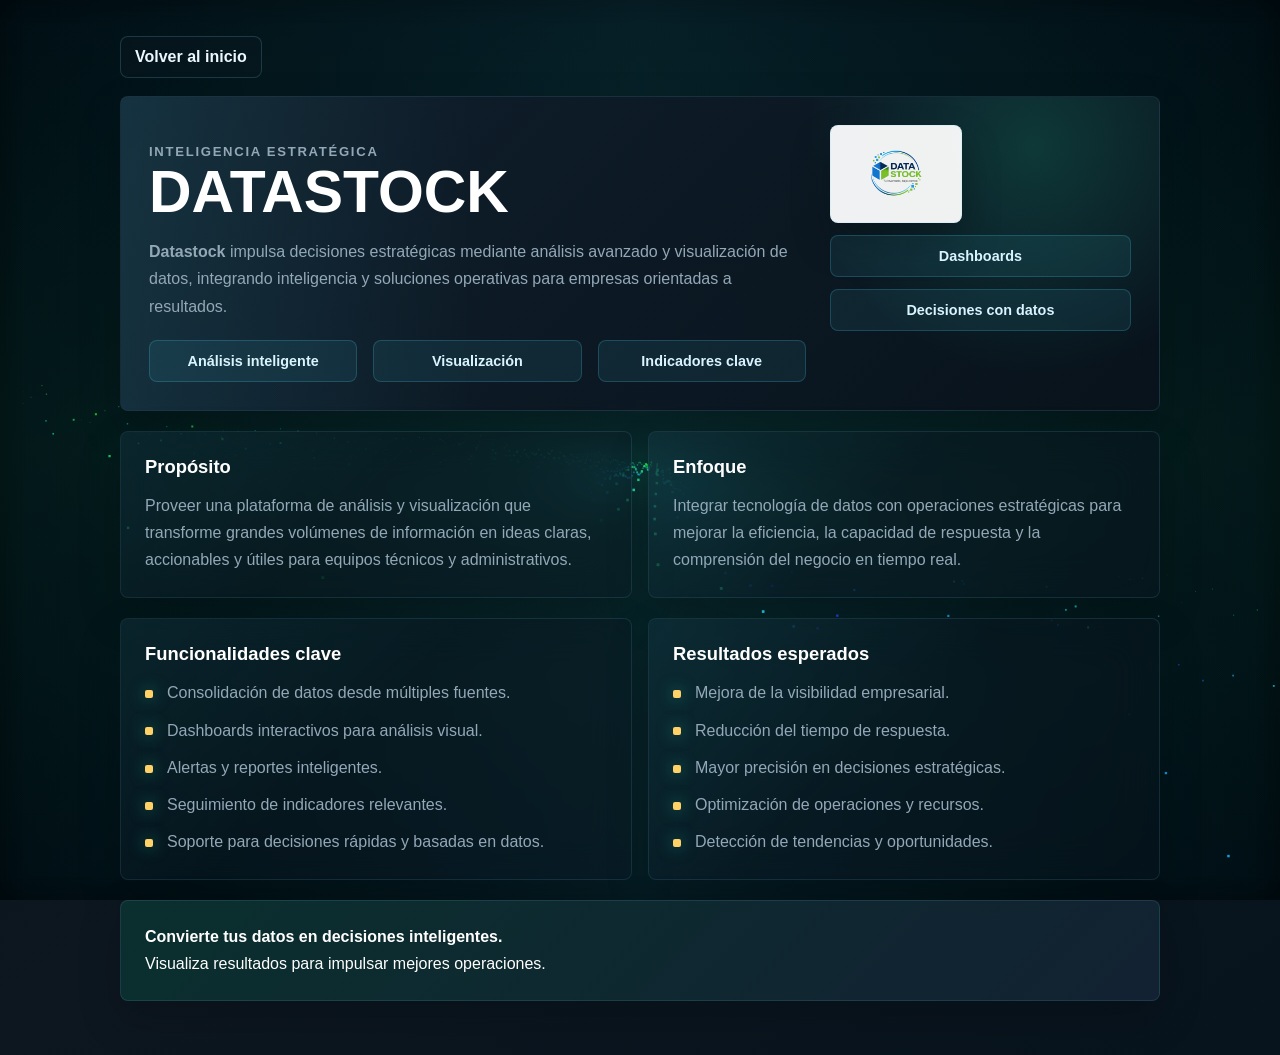
==== commit 01cd2607: "terminado" ====
--- a/siguiente_dos.html
+++ b/siguiente_dos.html
@@ -7,6 +7,7 @@
   <link rel="stylesheet" href="styles.css">
 </head>
 <body class="datastock-page">
+  <canvas id="techCanvas" aria-hidden="true"></canvas>
   <main class="content-page">
     <p class="back-link"><a href="index.html">Volver al inicio</a></p>
 
@@ -67,5 +68,6 @@
       <p>Visualiza resultados para impulsar mejores operaciones.</p>
     </section>
   </main>
+  <script src="script.js"></script>
 </body>
 </html>
--- a/styles.css
+++ b/styles.css
@@ -1,16 +1,21 @@
 :root {
-  color-scheme: light;
-  --ink: #13201a;
-  --muted: #60726a;
-  --paper: #f6f8f4;
-  --panel: #ffffff;
-  --soft: #eaf1e9;
-  --sena: #2fab4b;
-  --teal: #007d7a;
-  --blue: #2454a6;
-  --gold: #d99b22;
-  --line: rgba(19, 32, 26, 0.12);
-  --shadow: 0 18px 48px rgba(24, 45, 36, 0.12);
+  color-scheme: dark;
+  --bg: #071016;
+  --bg-2: #0d1720;
+  --ink: #edf7ff;
+  --muted: #93a8b7;
+  --panel: rgba(13, 24, 34, 0.42);
+  --panel-strong: rgba(17, 32, 45, 0.58);
+  --line: rgba(126, 218, 255, 0.18);
+  --line-strong: rgba(32, 214, 171, 0.42);
+  --sena: #39d66d;
+  --cyan: #4bdcff;
+  --teal: #20d6ab;
+  --blue: #6ea8ff;
+  --gold: #ffd166;
+  --danger: #ff6b8a;
+  --shadow: 0 28px 70px rgba(0, 0, 0, 0.36);
+  --glow: 0 0 34px rgba(75, 220, 255, 0.18);
 }
 
 * {
@@ -26,23 +31,224 @@
   min-height: 100vh;
   font-family: "Segoe UI", Arial, sans-serif;
   background:
-    linear-gradient(120deg, rgba(47, 171, 75, 0.12), transparent 34%),
-    linear-gradient(220deg, rgba(36, 84, 166, 0.11), transparent 30%),
-    var(--paper);
+    radial-gradient(circle at 12% 8%, rgba(32, 214, 171, 0.2), transparent 28%),
+    radial-gradient(circle at 86% 4%, rgba(110, 168, 255, 0.22), transparent 30%),
+    linear-gradient(145deg, var(--bg), var(--bg-2) 52%, #07131d);
   color: var(--ink);
   overflow-x: hidden;
-}
-
-body::before {
+  position: relative;
+  isolation: isolate;
+}
+
+body::before,
+body::after {
   content: "";
   position: fixed;
   inset: 0;
+  pointer-events: none;
+}
+
+body::before {
+  z-index: -3;
+  background-image:
+    linear-gradient(rgba(126, 218, 255, 0.06) 1px, transparent 1px),
+    linear-gradient(90deg, rgba(126, 218, 255, 0.06) 1px, transparent 1px);
+  background-size: 42px 42px;
+  mask-image: linear-gradient(to bottom, #000 0%, #000 58%, transparent 95%);
+  animation: ambientShift 18s linear infinite;
+}
+
+body::after {
   z-index: -1;
+  background:
+    linear-gradient(90deg, transparent, rgba(75, 220, 255, 0.08), transparent),
+    linear-gradient(180deg, transparent, rgba(57, 214, 109, 0.05), transparent);
+  mix-blend-mode: screen;
+}
+
+#techCanvas,
+.techCanvasPost {
+  position: fixed;
+  inset: 0;
+  width: 100%;
+  height: 100%;
+  z-index: -2;
+  pointer-events: none;
+}
+
+#techCanvas {
+  display: block;
+  opacity: 0.92;
+  mix-blend-mode: screen;
+}
+
+.background-ambient {
+  position: fixed;
+  inset: 0;
+  z-index: -3;
+  overflow: hidden;
+  pointer-events: none;
+}
+
+.background-ambient .ambient-grid {
+  position: absolute;
+  inset: -12%;
   background-image:
-    linear-gradient(rgba(19, 32, 26, 0.045) 1px, transparent 1px),
-    linear-gradient(90deg, rgba(19, 32, 26, 0.045) 1px, transparent 1px);
-  background-size: 44px 44px;
-  mask-image: linear-gradient(to bottom, #000, transparent 82%);
+    linear-gradient(rgba(75, 220, 255, 0.12) 1px, transparent 1px),
+    linear-gradient(90deg, rgba(75, 220, 255, 0.12) 1px, transparent 1px);
+  background-size: 56px 56px;
+  opacity: 0.18;
+  transform: perspective(600px) rotateX(70deg) translateY(-8%);
+  animation: ambientShift 24s linear infinite;
+}
+
+.background-ambient .ambient-orb {
+  position: absolute;
+  border-radius: 50%;
+  filter: blur(20px);
+  opacity: 0.34;
+  animation: orbFloat 12s ease-in-out infinite;
+}
+
+.background-ambient .orb-a {
+  top: 8%;
+  left: 6%;
+  width: 240px;
+  height: 240px;
+  background: radial-gradient(circle, rgba(75, 220, 255, 0.6), transparent 70%);
+}
+
+.background-ambient .orb-b {
+  right: 10%;
+  top: 12%;
+  width: 300px;
+  height: 300px;
+  background: radial-gradient(circle, rgba(32, 214, 171, 0.55), transparent 72%);
+  animation-delay: -4s;
+}
+
+.background-ambient .orb-c {
+  left: 28%;
+  bottom: -4%;
+  width: 260px;
+  height: 260px;
+  background: radial-gradient(circle, rgba(110, 168, 255, 0.45), transparent 72%);
+  animation-delay: -7s;
+}
+
+.background-ambient .ambient-line {
+  position: absolute;
+  height: 1px;
+  background: linear-gradient(90deg, transparent, rgba(75, 220, 255, 0.9), transparent);
+  opacity: 0.5;
+  animation: slideLine 14s linear infinite;
+}
+
+.background-ambient .line-a {
+  top: 30%;
+  left: -8%;
+  width: 44vw;
+  transform: rotate(18deg);
+}
+
+.background-ambient .line-b {
+  right: -10%;
+  bottom: 24%;
+  width: 38vw;
+  transform: rotate(-20deg);
+  animation-duration: 18s;
+}
+
+.background-ambient .ambient-code {
+  position: absolute;
+  color: rgba(255, 255, 255, 0.65);
+  font-size: clamp(1.3rem, 2.2vw, 2rem);
+  font-weight: 800;
+  letter-spacing: 0.18em;
+  text-transform: uppercase;
+  opacity: 0.34;
+  animation: codeFloat 8s ease-in-out infinite;
+}
+
+.background-ambient .code-1 {
+  left: 10%;
+  bottom: 18%;
+}
+
+.background-ambient .code-2 {
+  right: 16%;
+  top: 24%;
+  animation-delay: -3s;
+}
+
+.background-ambient .code-3 {
+  right: 30%;
+  bottom: 14%;
+  animation-delay: -5s;
+}
+
+@keyframes ambientShift {
+  0% {
+    background-position: 0 0, 0 0;
+  }
+
+  100% {
+    background-position: 42px 42px, 42px 42px;
+  }
+}
+
+@keyframes pulseLine {
+  0%, 100% {
+    opacity: 0.36;
+    transform: translateX(-18%);
+  }
+
+  50% {
+    opacity: 0.72;
+    transform: translateX(18%);
+  }
+}
+
+@keyframes floatPanel {
+  0%, 100% {
+    transform: translateY(0);
+  }
+
+  50% {
+    transform: translateY(-6px);
+  }
+}
+
+@keyframes orbFloat {
+  0%, 100% {
+    transform: translate3d(0, 0, 0) scale(1);
+  }
+
+  50% {
+    transform: translate3d(24px, -18px, 0) scale(1.08);
+  }
+}
+
+@keyframes slideLine {
+  0% {
+    transform: translateX(-10%) rotate(18deg);
+  }
+
+  100% {
+    transform: translateX(110%) rotate(18deg);
+  }
+}
+
+@keyframes codeFloat {
+  0%, 100% {
+    transform: translate3d(0, 0, 0);
+    opacity: 0.32;
+  }
+
+  50% {
+    transform: translate3d(0, -10px, 0);
+    opacity: 0.6;
+  }
 }
 
 a {
@@ -50,10 +256,13 @@
 }
 
 .page {
+  position: relative;
+  z-index: 1;
   width: min(100%, 1180px);
   margin: 0 auto;
   padding: 24px 22px 44px;
 }
+
 
 .topbar {
   display: flex;
@@ -76,14 +285,14 @@
 }
 
 .brand-logo {
-  width: 56px;
-  height: 56px;
+  width: 58px;
+  height: 58px;
   justify-content: center;
   padding: 8px;
-  border: 1px solid var(--line);
+  border: 1px solid var(--line-strong);
   border-radius: 8px;
-  background: var(--panel);
-  box-shadow: 0 12px 26px rgba(47, 171, 75, 0.12);
+  background: rgba(240, 255, 248, 0.94);
+  box-shadow: 0 0 26px rgba(57, 214, 109, 0.28);
 }
 
 .brand-logo img {
@@ -98,6 +307,7 @@
 }
 
 .brand-text strong {
+  color: white;
   font-size: 0.98rem;
   letter-spacing: 0.18em;
 }
@@ -114,23 +324,53 @@
 
 .top-label {
   padding: 10px 14px;
-  border: 1px solid var(--line);
+  border: 1px solid rgba(126, 218, 255, 0.14);
   border-radius: 8px;
-  background: rgba(255, 255, 255, 0.64);
-}
-
+  background: rgba(12, 26, 38, 0.42);
+  box-shadow: inset 0 0 18px rgba(75, 220, 255, 0.08);
+}
 .hero {
+  position: relative;
   display: grid;
-  grid-template-columns: minmax(0, 1.35fr) minmax(300px, 0.75fr);
+  grid-template-columns: minmax(0, 1.32fr) minmax(300px, 0.78fr);
   gap: 28px;
   align-items: stretch;
   padding: 34px;
-  border: 1px solid var(--line);
-  border-radius: 14px;
+  border: 1px solid rgba(126, 218, 255, 0.14);
+  border-radius: 16px;
   background:
-    linear-gradient(135deg, rgba(255, 255, 255, 0.95), rgba(238, 246, 240, 0.92)),
+    linear-gradient(135deg, rgba(17, 32, 45, 0.48), rgba(8, 18, 27, 0.42)),
     var(--panel);
-  box-shadow: var(--shadow);
+  box-shadow: var(--shadow), var(--glow);
+  backdrop-filter: blur(20px);
+  overflow: hidden;
+}
+
+.hero::before {
+  content: "";
+  position: absolute;
+  inset: 0;
+  background:
+    linear-gradient(115deg, rgba(75, 220, 255, 0.14), transparent 36%),
+    radial-gradient(circle at 78% 26%, rgba(32, 214, 171, 0.26), transparent 28%);
+  pointer-events: none;
+}
+
+.hero::after {
+  content: "";
+  position: absolute;
+  left: 34px;
+  right: 34px;
+  top: 0;
+  height: 1px;
+  background: linear-gradient(90deg, transparent, rgba(75, 220, 255, 0.9), transparent);
+  animation: pulseLine 5s ease-in-out infinite;
+}
+
+.hero-left,
+.hero-right {
+  position: relative;
+  z-index: 1;
 }
 
 .hero-left {
@@ -142,23 +382,37 @@
 .badge,
 .eyebrow {
   margin: 0;
-  color: var(--teal);
-  font-weight: 800;
+  color: var(--cyan);
+  font-weight: 850;
+}
+
+.badge {
+  width: fit-content;
+  padding: 9px 12px;
+  border: 1px solid rgba(75, 220, 255, 0.28);
+  border-radius: 999px;
+  background: rgba(75, 220, 255, 0.08);
 }
 
 .hero h1 {
   max-width: 820px;
   margin: 0;
+  color: white;
+  background: linear-gradient(90deg, #ffffff 0%, #d8f6ff 42%, #65e7ff 100%);
+  background-clip: text;
   font-size: clamp(2.45rem, 5.2vw, 5.15rem);
   line-height: 0.98;
   letter-spacing: 0;
   text-transform: uppercase;
+  -webkit-background-clip: text;
+  -webkit-text-fill-color: transparent;
+  text-shadow: 0 0 34px rgba(75, 220, 255, 0.14);
 }
 
 .hero-text {
   max-width: 680px;
   margin: 0;
-  color: #344940;
+  color: #c1d3df;
   font-size: 1.08rem;
   line-height: 1.72;
 }
@@ -184,10 +438,11 @@
 .tagline,
 .hero-banner,
 .visual-card {
-  border: 1px solid var(--line);
+  border: 1px solid rgba(126, 218, 255, 0.12);
   border-radius: 8px;
-  background: rgba(255, 255, 255, 0.86);
-  box-shadow: 0 12px 32px rgba(24, 45, 36, 0.08);
+  background: rgba(13, 24, 34, 0.32);
+  box-shadow: 0 18px 44px rgba(0, 0, 0, 0.18);
+  backdrop-filter: blur(22px);
 }
 
 .meta-card {
@@ -200,10 +455,11 @@
   width: 34px;
   height: 34px;
   margin-bottom: 12px;
+  border: 1px solid rgba(75, 220, 255, 0.34);
   border-radius: 8px;
-  background: var(--ink);
-  color: white;
-  font-weight: 800;
+  background: rgba(75, 220, 255, 0.11);
+  color: var(--cyan);
+  font-weight: 850;
 }
 
 .meta-card p,
@@ -223,22 +479,61 @@
 }
 
 .visual-card {
+  position: relative;
   min-height: 100%;
   padding: 24px;
   background:
-    linear-gradient(160deg, rgba(19, 32, 26, 0.96), rgba(0, 125, 122, 0.88)),
-    var(--ink);
+    linear-gradient(160deg, rgba(2, 10, 17, 0.66), rgba(13, 36, 50, 0.52)),
+    var(--panel-strong);
   color: white;
-  box-shadow: 0 22px 52px rgba(19, 32, 26, 0.24);
+  box-shadow: inset 0 0 46px rgba(75, 220, 255, 0.08), 0 24px 64px rgba(0, 0, 0, 0.28);
+  backdrop-filter: blur(24px);
+  overflow: hidden;
+  animation: floatPanel 7s ease-in-out infinite;
+}
+
+.visual-card::before {
+  content: "";
+  position: absolute;
+  inset: 12px;
+  border: 1px solid rgba(75, 220, 255, 0.11);
+  border-radius: 8px;
+  pointer-events: none;
+}
+
+.visual-card::after {
+  content: "SYSTEM ONLINE";
+  position: absolute;
+  right: 24px;
+  bottom: 18px;
+  color: rgba(32, 214, 171, 0.7);
+  font-size: 0.68rem;
+  font-weight: 900;
+  letter-spacing: 0.18em;
 }
 
 .visual-heading {
+  position: relative;
   margin-bottom: 20px;
-  color: rgba(255, 255, 255, 0.78);
+  padding-left: 18px;
+  color: rgba(237, 247, 255, 0.76);
   font-size: 0.83rem;
-  font-weight: 800;
+  font-weight: 850;
   letter-spacing: 0.14em;
   text-transform: uppercase;
+}
+
+.visual-heading::before {
+  content: "";
+  position: absolute;
+  left: 0;
+  top: 50%;
+  width: 8px;
+  height: 8px;
+  border-radius: 50%;
+  background: var(--teal);
+  box-shadow: 0 0 18px rgba(32, 214, 171, 0.86);
+  transform: translateY(-50%);
 }
 
 .visual-grid {
@@ -248,19 +543,35 @@
 }
 
 .visual-item {
+  position: relative;
   min-height: 88px;
   display: grid;
   place-items: end start;
   padding: 14px;
-  border: 1px solid rgba(255, 255, 255, 0.18);
+  border: 1px solid rgba(75, 220, 255, 0.24);
   border-radius: 8px;
-  background: rgba(255, 255, 255, 0.08);
+  background:
+    linear-gradient(140deg, rgba(75, 220, 255, 0.12), rgba(32, 214, 171, 0.06)),
+    rgba(255, 255, 255, 0.04);
+  overflow: hidden;
+}
+
+.visual-item::before {
+  content: "";
+  position: absolute;
+  left: 12px;
+  right: 12px;
+  top: 12px;
+  height: 3px;
+  border-radius: 99px;
+  background: linear-gradient(90deg, var(--cyan), transparent);
+  opacity: 0.55;
 }
 
 .visual-item p {
   margin: 0;
   color: white;
-  font-weight: 750;
+  font-weight: 800;
 }
 
 .projects-section,
@@ -271,7 +582,7 @@
 
 .section-title {
   margin-bottom: 18px;
-  color: var(--ink);
+  color: var(--cyan);
   font-size: 0.9rem;
   font-weight: 850;
   letter-spacing: 0.14em;
@@ -283,25 +594,58 @@
 }
 
 .project-card {
+  position: relative;
   min-height: 100%;
   padding: 24px;
+  overflow: hidden;
   transition: transform 0.2s ease, box-shadow 0.2s ease, border-color 0.2s ease;
 }
 
+.project-card::before {
+  content: "";
+  position: absolute;
+  inset: 0;
+  background: linear-gradient(135deg, rgba(75, 220, 255, 0.11), transparent 42%);
+  opacity: 0;
+  transition: opacity 0.2s ease;
+}
+
+.project-card::after {
+  content: "";
+  position: absolute;
+  left: 24px;
+  right: 24px;
+  top: 0;
+  height: 2px;
+  background: linear-gradient(90deg, transparent, var(--cyan), var(--teal), transparent);
+  opacity: 0.56;
+}
+
 .project-card:hover {
-  transform: translateY(-4px);
-  border-color: rgba(47, 171, 75, 0.34);
-  box-shadow: 0 24px 54px rgba(24, 45, 36, 0.14);
+  transform: translateY(-5px);
+  border-color: var(--line-strong);
+  box-shadow: 0 24px 64px rgba(0, 0, 0, 0.34), 0 0 34px rgba(32, 214, 171, 0.13);
+}
+
+.project-card:hover::before {
+  opacity: 1;
+}
+
+.project-card > * {
+  position: relative;
+  z-index: 1;
 }
 
 .project-icon {
   width: 72px;
   height: 72px;
   justify-content: center;
-  margin-bottom: 8px;
+  margin-bottom: 12px;
   padding: 10px;
+  border: 1px solid rgba(75, 220, 255, 0.18);
   border-radius: 8px;
-  background: var(--soft);
+  background: rgba(75, 220, 255, 0.08);
+  box-shadow: inset 0 0 18px rgba(75, 220, 255, 0.08);
 }
 
 .project-icon svg,
@@ -313,15 +657,26 @@
 }
 
 .project-number {
-  margin-bottom: 2px;
-  font-weight: 800;
+  margin-bottom: 4px;
+  color: var(--teal);
+  font-weight: 850;
 }
 
 .project-title {
   margin: 0;
-  color: var(--ink);
+  color: white;
   font-size: 1.45rem;
   line-height: 1.2;
+}
+
+.project-title::after {
+  content: "";
+  display: block;
+  width: 44px;
+  height: 2px;
+  margin-top: 12px;
+  border-radius: 99px;
+  background: linear-gradient(90deg, var(--cyan), var(--teal));
 }
 
 .project-description {
@@ -337,18 +692,19 @@
   min-height: 46px;
   margin-top: 20px;
   padding: 12px 18px;
-  border: 1px solid transparent;
+  border: 1px solid rgba(75, 220, 255, 0.25);
   border-radius: 8px;
-  background: var(--ink);
-  color: white;
-  font-weight: 800;
+  background: linear-gradient(135deg, var(--teal), var(--blue));
+  color: #051016;
+  font-weight: 900;
   text-decoration: none;
-  transition: background 0.2s ease, transform 0.2s ease;
+  box-shadow: 0 14px 30px rgba(32, 214, 171, 0.22);
+  transition: transform 0.2s ease, filter 0.2s ease;
 }
 
 .project-button:hover {
-  background: var(--teal);
-  transform: translateY(-1px);
+  transform: translateY(-2px);
+  filter: brightness(1.08);
 }
 
 .bottom-section {
@@ -356,12 +712,22 @@
 }
 
 .bottom-card {
+  position: relative;
   padding: 22px;
+  overflow: hidden;
+}
+
+.bottom-card::before {
+  content: "";
+  position: absolute;
+  inset: auto 18px 0 18px;
+  height: 2px;
+  background: linear-gradient(90deg, transparent, rgba(75, 220, 255, 0.72), transparent);
 }
 
 .bottom-card h2 {
   margin: 0 0 10px;
-  color: var(--teal);
+  color: var(--cyan);
   font-size: 1rem;
   letter-spacing: 0.12em;
 }
@@ -385,21 +751,47 @@
   border-radius: 8px;
   background: var(--panel);
   color: var(--ink);
-  font-weight: 800;
+  font-weight: 850;
   text-decoration: none;
+  transition: border-color 0.2s ease, color 0.2s ease;
+}
+
+.back-link a:hover {
+  border-color: var(--line-strong);
+  color: var(--cyan);
 }
 
 .hero-banner {
+  position: relative;
   display: grid;
   grid-template-columns: minmax(0, 1.2fr) minmax(220px, 0.55fr);
   gap: 24px;
   padding: 28px;
+  background:
+    linear-gradient(135deg, rgba(17, 32, 45, 0.9), rgba(8, 18, 27, 0.86)),
+    var(--panel);
+  overflow: hidden;
+}
+
+.hero-banner::before {
+  content: "";
+  position: absolute;
+  inset: 0;
+  background:
+    linear-gradient(90deg, rgba(75, 220, 255, 0.1), transparent 34%),
+    radial-gradient(circle at 88% 16%, rgba(32, 214, 171, 0.18), transparent 24%);
+  pointer-events: none;
+}
+
+.hero-banner > * {
+  position: relative;
+  z-index: 1;
 }
 
 .hero-banner h1,
 .hero-banner h2 {
   margin: 0;
-  color: var(--ink);
+  color: white;
   font-size: clamp(2.25rem, 4.6vw, 4rem);
   line-height: 1;
   letter-spacing: 0;
@@ -422,11 +814,12 @@
   justify-content: center;
   min-height: 42px;
   padding: 10px 12px;
+  border: 1px solid rgba(75, 220, 255, 0.2);
   border-radius: 8px;
-  background: var(--soft);
-  color: var(--ink);
+  background: rgba(75, 220, 255, 0.08);
+  color: #d9f4ff;
   font-size: 0.9rem;
-  font-weight: 750;
+  font-weight: 800;
   text-align: center;
 }
 
@@ -436,7 +829,8 @@
   padding: 14px;
   border: 1px solid var(--line);
   border-radius: 8px;
-  background: white;
+  background: rgba(255, 255, 255, 0.94);
+  box-shadow: 0 18px 38px rgba(0, 0, 0, 0.26);
 }
 
 .side-stack {
@@ -451,13 +845,29 @@
 }
 
 .panel {
+  position: relative;
   padding: 24px;
+  overflow: hidden;
+}
+
+.panel::before {
+  content: "";
+  position: absolute;
+  inset: 0;
+  background: linear-gradient(135deg, rgba(75, 220, 255, 0.07), transparent 46%);
+  pointer-events: none;
 }
 
 .panel h3 {
+  position: relative;
   margin: 0 0 14px;
-  color: var(--ink);
+  color: white;
   font-size: 1.15rem;
+}
+
+.panel p,
+.panel ul {
+  position: relative;
 }
 
 .panel ul {
@@ -481,13 +891,16 @@
   width: 8px;
   height: 8px;
   border-radius: 2px;
-  background: var(--sena);
+  background: var(--teal);
+  box-shadow: 0 0 16px rgba(32, 214, 171, 0.55);
 }
 
 .tagline {
   margin-top: 20px;
   padding: 22px 24px;
-  background: var(--ink);
+  background:
+    linear-gradient(135deg, rgba(32, 214, 171, 0.16), rgba(110, 168, 255, 0.12)),
+    rgba(7, 16, 22, 0.92);
 }
 
 .tagline p,
@@ -496,15 +909,16 @@
 }
 
 .datastock-page {
-  --sena: #d99b22;
-  --teal: #2454a6;
-  --soft: #f3ebdc;
+  --sena: #ffd166;
+  --teal: #ffd166;
+  --cyan: #6ea8ff;
+  --line-strong: rgba(255, 209, 102, 0.42);
 }
 
 .dent-page {
-  --sena: #36a6b0;
-  --teal: #007d7a;
-  --soft: #e6f3f2;
+  --sena: #4bdcff;
+  --teal: #20d6ab;
+  --cyan: #7dd3ff;
 }
 
 @media (max-width: 940px) {
@@ -563,4 +977,26 @@
     width: min(100% - 24px, 1040px);
     margin-top: 22px;
   }
-}
+
+  .background-ambient .orb-a,
+  .background-ambient .orb-b,
+  .background-ambient .orb-c {
+    width: 150px;
+    height: 150px;
+  }
+
+  .background-ambient .ambient-code {
+    display: none;
+  }
+}
+
+@media (prefers-reduced-motion: reduce) {
+  *,
+  *::before,
+  *::after {
+    animation-duration: 0.01ms !important;
+    animation-iteration-count: 1 !important;
+    scroll-behavior: auto !important;
+    transition-duration: 0.01ms !important;
+  }
+}
